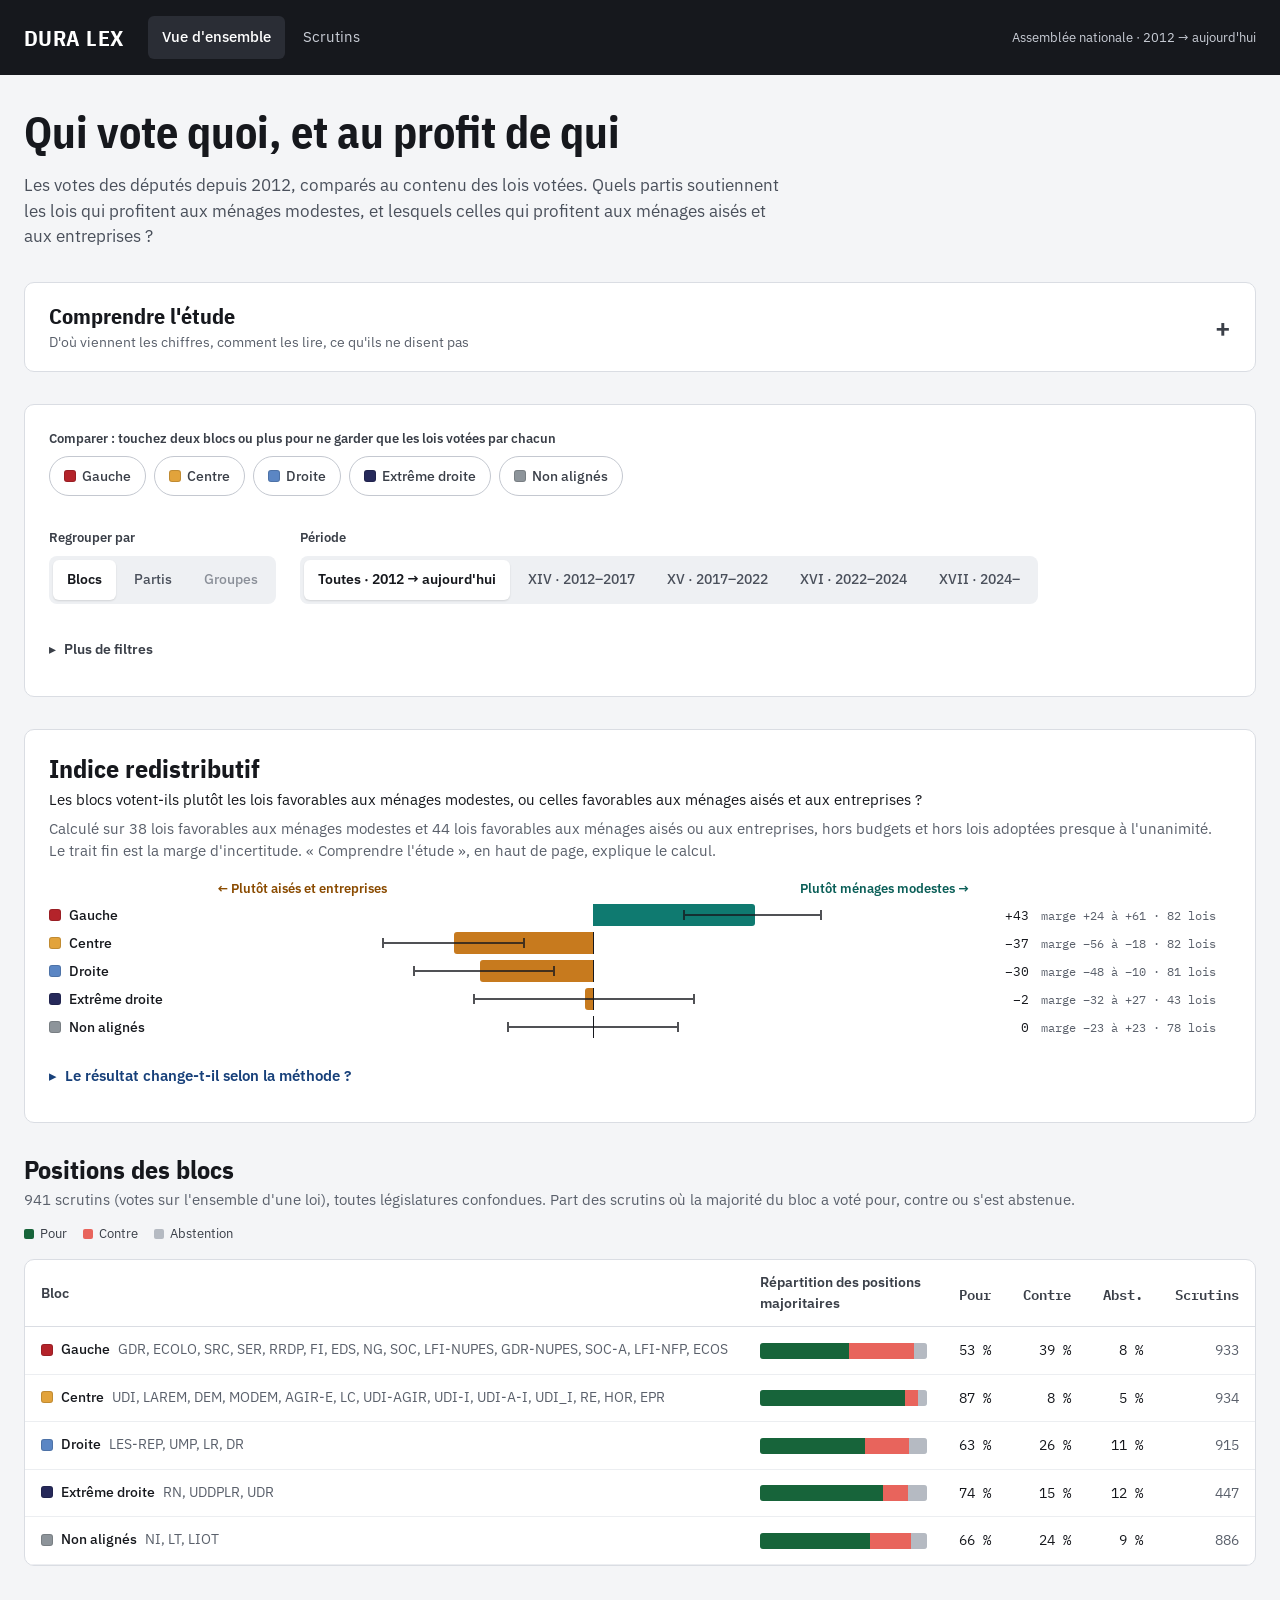
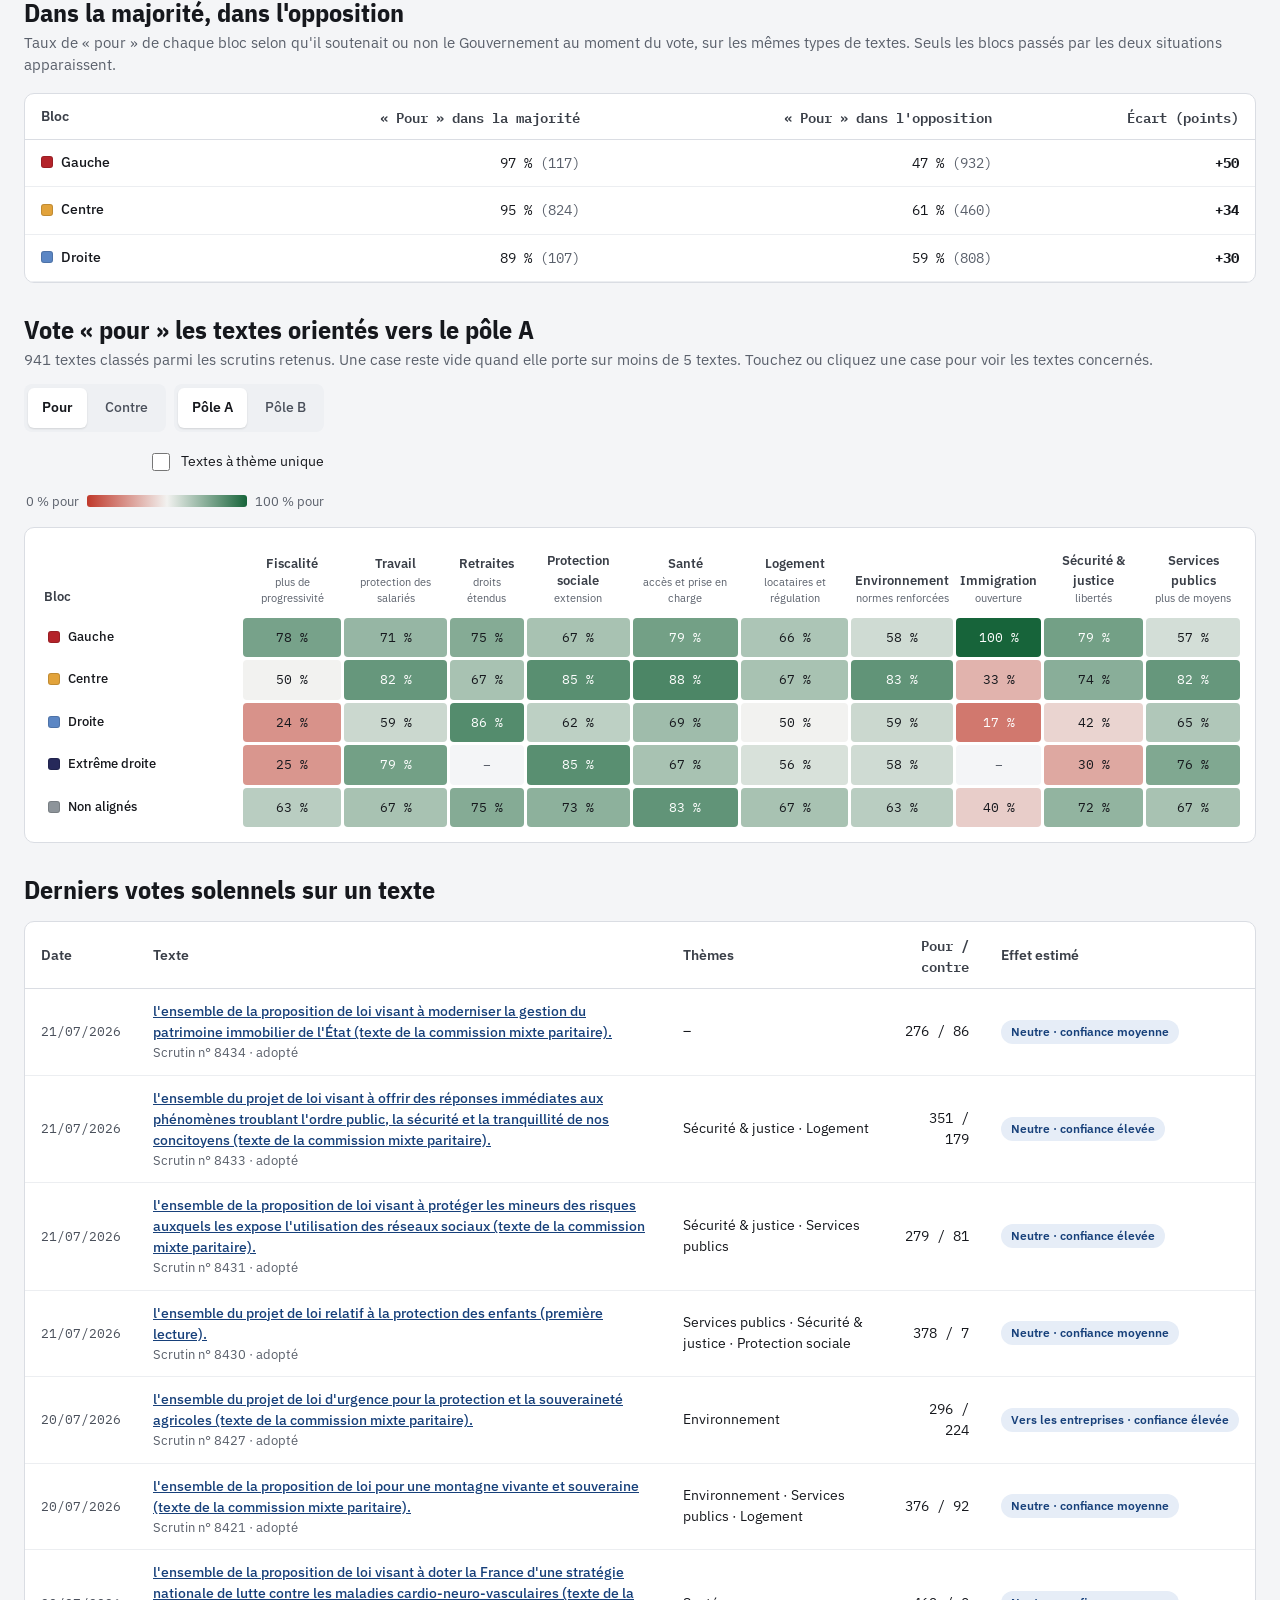
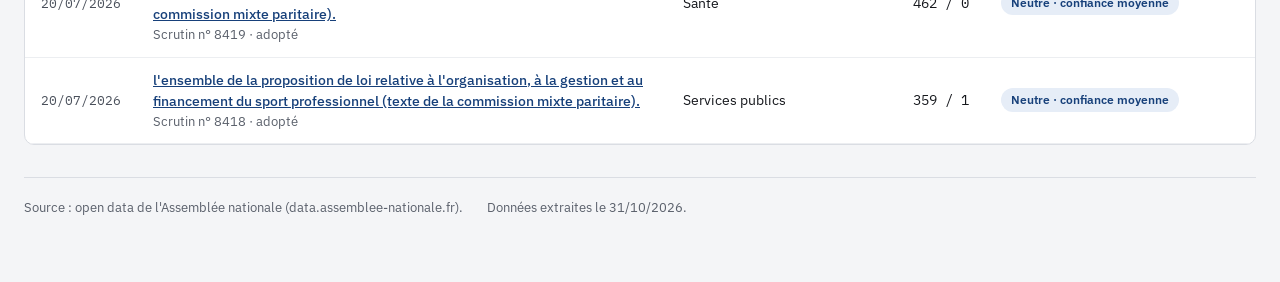
==== web/index.html @ 53c8bf1b "Dura Lex : votes de l'Assemblée nationale et effet redistributif des lois Tableau de bord statique (" ====
<!doctype html>
<html lang="fr">
<head>
<meta charset="utf-8">
<meta name="viewport" content="width=device-width, initial-scale=1">
<title>Dura Lex · Vue d'ensemble</title>
<link rel="stylesheet" href="assets/style.css">
<script type="module" src="assets/overview.js"></script>
</head>
<body>
<header class="site-header" data-active="index.html"></header>

<main>
  <section class="stack">
    <h1>Qui vote quoi, et au profit de qui</h1>
    <p class="lede">Les votes des députés depuis 2012, comparés au contenu des lois votées. Quels partis soutiennent les lois qui profitent aux ménages modestes, et lesquels celles qui profitent aux ménages aisés et aux entreprises ?</p>
  </section>

  <details class="card explainer" id="comprendre">
    <summary><span class="explainer-title">Comprendre l'étude</span><span class="muted explainer-hint">D'où viennent les chiffres, comment les lire, ce qu'ils ne disent pas</span></summary>
    <div class="explainer-body">
      <section>
        <h3>La question</h3>
        <p>Quand un parti vote une loi, à qui profite-t-elle ? Les programmes et les discours ne suffisent pas pour répondre. Les votes, eux, sont publics et restent. Cette page rassemble tous les votes de l'Assemblée nationale depuis juin 2012 et les met en face du contenu de chaque loi.</p>
      </section>

      <section>
        <h3>Les données</h3>
        <p>Tout vient du site de données publiques de l'Assemblée nationale, data.assemblee-nationale.fr. On y trouve chaque scrutin public, avec le choix de chaque groupe de députés.</p>
        <div class="tiles" id="tiles" aria-label="Chiffres clés"></div>
        <p>Par défaut, seuls comptent les votes sur l'ensemble d'une loi. Voter un amendement ou un article ne dit pas si le parti soutient la loi entière. Pour chaque loi, on a aussi récupéré ses articles, l'exposé des motifs écrit par ses auteurs et, pour les projets du Gouvernement, l'étude d'impact.</p>
        <p>Les votes à main levée ne laissent aucune trace nominative. Ils n'apparaissent donc nulle part, et pas ici non plus.</p>
      </section>

      <section>
        <h3>Comment chaque loi est classée</h3>
        <p>Lire près de mille lois à la main prendrait des mois. Le classement est confié à trois intelligences artificielles de trois entreprises différentes : DeepSeek en Chine, Mistral en France et Google aux États-Unis. Chacune lit la loi et dit de quoi elle parle, dans quel sens elle va, et qui y gagne de l'argent.</p>
        <p>On compare ensuite les trois réponses. Si au moins deux sont d'accord, on retient leur avis. Sinon, la loi est classée « incertaine » et ne compte pas. Les trois sont d'accord sur <b id="c-unanimes">la moitié</b> des lois.</p>
        <p>Les intelligences artificielles ne voient jamais les votes. On efface aussi les noms des députés et des partis, la date, et la mention qui dirait si la loi vient du Gouvernement ou des députés. Elles jugent donc le contenu, pas le camp qui le porte. Elles peuvent quand même reconnaître une loi très connue, comme la réforme des retraites de 2023.</p>
        <p>Personne ne relit les classements un par un. En revanche, la fiche de chaque scrutin affiche l'avis de chaque intelligence artificielle et ses raisons. Chacun peut vérifier.</p>
      </section>

      <section>
        <h3>L'indice redistributif</h3>
        <p>Parmi les lois qui déplacent de l'argent, on distingue deux camps.</p>
        <ul>
          <li>Celles qui profitent directement aux ménages modestes. Par exemple, une aide sociale augmentée, un impôt plus lourd sur les hauts revenus, des loyers encadrés.</li>
          <li>Celles qui profitent directement aux ménages aisés ou aux entreprises. Par exemple, un impôt sur le patrimoine réduit, des cotisations patronales baissées, une aide aux entreprises.</li>
        </ul>
        <p>Pour chaque parti, on regarde combien de fois il a voté pour dans chaque camp. L'indice est l'écart entre les deux. Un parti qui vote 80 % des lois du premier camp et 30 % des lois du second obtient +50. À +100, il vote toutes les lois favorables aux modestes et aucune des autres. À −100, c'est l'inverse. Près de zéro, il ne fait pas de différence nette entre les deux.</p>
        <p>Seul compte l'effet direct, c'est-à-dire qui reçoit ou paie de l'argent du fait même de la loi. Une baisse de cotisations patronales compte comme favorable aux entreprises, même si son but affiché est de créer des emplois. Les effets sur l'emploi ou sur les prix existent, mais les économistes en débattent et chaque camp cite les études qui l'arrangent.</p>
        <p>Deux sortes de lois sont mises de côté. Les budgets annuels, d'abord, parce que les partis les votent surtout selon qu'ils soutiennent le Gouvernement ou non. Ensuite, les lois adoptées presque à l'unanimité, qui ne départagent personne.</p>
      </section>

      <section>
        <h3>Savoir si un chiffre est solide</h3>
        <p>Un indice calculé sur dix lois est fragile. Une seule loi classée autrement peut le déplacer de dix points. Chaque valeur porte donc une marge, le trait fin sur la barre, avec le nombre de lois sur lequel elle repose. La valeur réelle a toutes les chances de se trouver dans cette marge. Quand la marge passe des deux côtés de zéro, on ne peut pas dire de quel côté penche le parti.</p>
        <p>Un résultat peut aussi dépendre des règles choisies. Le tableau « Le résultat change-t-il selon la méthode ? » refait le calcul avec d'autres règles, par exemple en gardant les budgets. Un parti marqué « Solide » penche du même côté quelle que soit la règle.</p>
        <p>Les règles de calcul ont été fixées avant le dernier classement. Elles ne changent pas quand un résultat surprend.</p>
      </section>

      <section>
        <h3>Ce que l'étude ne dit pas</h3>
        <ul>
          <li>Un parti qui soutient le Gouvernement vote presque toutes ses lois, quel que soit leur contenu. Renaissance, le MoDem et Horizons ont toujours soutenu le Gouvernement depuis 2017. Pour eux, on ne peut pas séparer leurs idées de ce soutien.</li>
          <li>Un vote ne dit pas pourquoi. Un parti peut voter contre une loi favorable aux modestes parce qu'il la juge insuffisante.</li>
          <li>Les amendements ne sont pas comptés, alors qu'une bonne partie des batailles sur les impôts et les aides s'y joue.</li>
          <li>Chaque loi pèse autant, qu'elle soit mineure ou qu'il s'agisse d'une réforme des retraites.</li>
          <li>Les partis n'ont pas siégé aux mêmes périodes. Le RN n'a un groupe que depuis 2022. Pour comparer des partis sur les mêmes lois, choisissez-les dans le sélecteur.</li>
          <li>Les intelligences artificielles ont leurs propres biais. En combiner trois en atténue certains, sans garantie.</li>
          <li>Les blocs (gauche, centre, droite, extrême droite) reprennent le classement du ministère de l'Intérieur. Il est contesté, notamment par les partis concernés. Le mode « Partis » donne le détail.</li>
        </ul>
        <p class="muted">Le détail technique de la méthode et les règles figées sont décrits dans le fichier README du projet et dans <code>config/protocole.json</code>.</p>
      </section>
    </div>
  </details>

  <section class="card filters" aria-label="Filtres">
    <div class="field" style="flex-basis:100%">
      <span class="field-label" id="lbl-compare">Comparer : touchez deux <span id="compare-unit">blocs</span> ou plus pour ne garder que les lois votées par chacun</span>
      <div class="toggles" role="group" aria-labelledby="lbl-compare" id="f-compare"></div>
      <div style="display:flex;flex-wrap:wrap;align-items:center;gap:12px">
        <button type="button" class="btn" id="compare-reset" hidden>Tout afficher</button>
        <span class="muted" id="compare-hint" style="font-size:13px"></span>
      </div>
    </div>
    <div class="field">
      <span class="field-label" id="lbl-mode">Regrouper par</span>
      <div class="segmented" role="group" aria-labelledby="lbl-mode" id="f-mode">
        <button type="button" data-mode="blocs" aria-pressed="true">Blocs</button>
        <button type="button" data-mode="partis" aria-pressed="false">Partis</button>
        <button type="button" data-mode="groupes" aria-pressed="false">Groupes</button>
      </div>
    </div>
    <div class="field">
      <span class="field-label" id="lbl-leg">Période</span>
      <div class="segmented" role="group" aria-labelledby="lbl-leg" id="f-leg"></div>
    </div>
    <details class="more-filters">
      <summary>Plus de filtres</summary>
      <div class="more-filters-body">
        <div class="field">
          <label for="f-kind">Type de vote</label>
          <select id="f-kind">
            <option value="ensemble">Votes sur l'ensemble d'une loi</option>
            <option value="censure">Motions de censure</option>
            <option value="procedure">Motions de procédure</option>
            <option value="article">Articles</option>
            <option value="amendement">Amendements</option>
            <option value="">Tous les scrutins</option>
          </select>
        </div>
        <div class="field">
          <label for="f-origin">Origine de la loi</label>
          <select id="f-origin">
            <option value="">Toutes</option>
            <option value="gouvernement">Projets du Gouvernement</option>
            <option value="parlementaire">Propositions de députés</option>
          </select>
        </div>
        <div class="field">
          <label for="f-statut">Le parti soutenait-il le Gouvernement ?</label>
          <select id="f-statut">
            <option value="">Peu importe</option>
            <option value="majorite">Oui, il était dans la majorité</option>
            <option value="opposition">Non, il était dans l'opposition</option>
          </select>
        </div>
        <div class="field">
          <label for="f-clivant">Lois</label>
          <select id="f-clivant">
            <option value="0">Toutes</option>
            <option value="1">Seulement les lois disputées</option>
          </select>
        </div>
        <div class="field">
          <label for="f-conf">Classements retenus</label>
          <select id="f-conf">
            <option value="faible">Tous</option>
            <option value="moyenne">Assez sûrs ou très sûrs</option>
            <option value="élevée">Très sûrs seulement</option>
          </select>
        </div>
      </div>
    </details>
  </section>

  <section class="card stack" id="indice">
    <div class="stack" style="gap:6px">
      <h2>Indice redistributif</h2>
      <p>Les <span class="ix-unit">blocs</span> votent-ils plutôt les lois favorables aux ménages modestes, ou celles favorables aux ménages aisés et aux entreprises ?</p>
      <p class="muted" id="index-caption"></p>
    </div>
    <div>
      <div class="ix-head" aria-hidden="true">
        <span style="color:var(--aises-ink)">← Plutôt aisés et entreprises</span>
        <span style="color:var(--modestes-ink)">Plutôt ménages modestes →</span>
      </div>
      <div id="index"></div>
    </div>
    <details class="sens-details">
      <summary>Le résultat change-t-il selon la méthode ?</summary>
      <div class="stack" style="gap:12px;margin-top:12px">
        <p class="muted">Le même indice, recalculé avec d'autres règles. Sous chaque valeur, sa marge. « Solide » : le <span class="ix-unit-sg">bloc</span> penche du même côté quelle que soit la règle. « Pas de tendance nette » : la marge passe des deux côtés de zéro. « Dépend de la méthode » : le résultat change selon la règle choisie.</p>
        <div class="scroll-x">
          <table class="data stack-mobile sens-table">
            <thead id="sens-head"></thead>
            <tbody id="sens-body"></tbody>
          </table>
        </div>
      </div>
    </details>
  </section>

  <section class="stack">
    <div class="head-row">
      <div class="stack" style="gap:4px">
        <h2>Positions des <span id="unit-plural">partis</span></h2>
        <p class="muted" id="pos-caption"></p>
      </div>
      <div class="key" aria-hidden="true">
        <span><i style="background:var(--vote-pour)"></i>Pour</span>
        <span><i style="background:var(--vote-contre)"></i>Contre</span>
        <span><i style="background:var(--abst)"></i>Abstention</span>
      </div>
    </div>
    <div class="card flush scroll-x">
      <table class="data stack-mobile">
        <thead><tr>
          <th scope="col" id="pos-unit">Groupe</th>
          <th scope="col" style="width:45%">Répartition des positions majoritaires</th>
          <th scope="col" class="num">Pour</th>
          <th scope="col" class="num">Contre</th>
          <th scope="col" class="num">Abst.</th>
          <th scope="col" class="num">Scrutins</th>
        </tr></thead>
        <tbody id="positions"></tbody>
      </table>
    </div>
  </section>

  <section class="stack">
    <div class="stack" style="gap:4px">
      <h2>Dans la majorité, dans l'opposition</h2>
      <p class="muted" id="discipline-caption"></p>
    </div>
    <div class="card flush scroll-x">
      <table class="data stack-mobile">
        <thead><tr>
          <th scope="col" id="discipline-unit">Parti</th>
          <th scope="col" class="num">« Pour » dans la majorité</th>
          <th scope="col" class="num">« Pour » dans l'opposition</th>
          <th scope="col" class="num">Écart (points)</th>
        </tr></thead>
        <tbody id="discipline"></tbody>
      </table>
    </div>
  </section>

  <section class="stack">
    <div class="head-row">
      <div class="stack" style="gap:4px">
        <h2>Vote « <span id="heat-metric">pour</span> » les textes orientés vers le pôle <span id="heat-pole">A</span></h2>
        <p class="muted" id="heat-caption"></p>
      </div>
      <div class="stack" style="gap:10px;align-items:flex-end">
        <div style="display:flex;flex-wrap:wrap;gap:8px;justify-content:flex-end">
          <div class="segmented" role="group" aria-label="Vote mesuré" id="f-metric">
            <button type="button" data-metric="p" aria-pressed="true">Pour</button>
            <button type="button" data-metric="c" aria-pressed="false">Contre</button>
          </div>
          <div class="segmented" role="group" aria-label="Orientation des textes" id="f-pole">
            <button type="button" data-pole="0" aria-pressed="true">Pôle A</button>
            <button type="button" data-pole="1" aria-pressed="false">Pôle B</button>
          </div>
        </div>
        <label class="check"><input type="checkbox" id="f-unique"> Textes à thème unique</label>
        <div class="legend-ramp" aria-hidden="true"><span id="ramp-min">0 % pour</span><span class="ramp" id="ramp"></span><span id="ramp-max">100 % pour</span></div>
      </div>
    </div>
    <p class="scroll-hint">Faites défiler le tableau horizontalement pour voir tous les thèmes.</p>
    <div class="card flush scroll-x"><table class="heat" id="heat"></table></div>
    <div class="card stack" id="heat-detail" hidden aria-live="polite" style="gap:14px"></div>
  </section>

  <section class="stack">
    <h2>Derniers votes solennels sur un texte</h2>
    <div class="card flush scroll-x">
      <table class="data stack-mobile">
        <thead><tr><th scope="col">Date</th><th scope="col">Texte</th><th scope="col">Thèmes</th><th scope="col" class="num">Pour / contre</th><th scope="col">Effet estimé</th></tr></thead>
        <tbody id="recent"></tbody>
      </table>
    </div>
  </section>

  <footer class="site-footer" id="footer"></footer>
</main>
</body>
</html>
---- web/assets/style.css ----
@import url("https://fonts.googleapis.com/css2?family=IBM+Plex+Mono:wght@400;500&family=IBM+Plex+Sans:wght@400;500;600;700&family=IBM+Plex+Sans+Condensed:wght@600;700&display=swap");

:root {
  --bg: #F4F5F7;
  --surface: #FFFFFF;
  --ink: #16181D;
  --ink-2: #3A3F48;
  --muted: #5A606B;
  --line: #DADDE3;
  --line-soft: #ECEEF1;
  --field: #C4C8D0;
  --chip: #EEF0F3;
  --pour: #17407A;
  --pour-soft: #E6EDF7;
  --contre: #C2571A;
  --contre-ink: #A8460F;
  --abst: #B5BAC2;
  /* Votes : vert foncé et rouge clair, très différents en luminosité pour rester
     distinguables par les personnes qui confondent le rouge et le vert. */
  --vote-pour: #17643A;
  --vote-contre: #E8645C;
  --vote-contre-ink: #B3261E;
  --absent: #E4E6EA;
  --modestes: #0F7A70;
  --modestes-ink: #0B5F58;
  --modestes-soft: #E2F3F1;
  --aises: #C77A1E;
  --aises-ink: #8A4B00;
  --warn-ink: #7A3E00;
  --warn-bg: #FFF1DC;
  --warn-line: #F0C88A;
  --sans: "IBM Plex Sans", system-ui, sans-serif;
  --cond: "IBM Plex Sans Condensed", "IBM Plex Sans", sans-serif;
  --mono: "IBM Plex Mono", ui-monospace, monospace;
}

* { box-sizing: border-box; }
/* L'attribut hidden doit masquer même les éléments qui ont leur propre display (.stack, .card…). */
[hidden] { display: none !important; }
body { margin: 0; background: var(--bg); color: var(--ink); font: 15px/1.5 var(--sans); }
a { color: var(--pour); }
a:hover { color: #0E2A52; }
button, input, select, textarea { font: inherit; color: inherit; }
h1, h2 { font-family: var(--cond); font-weight: 700; margin: 0; line-height: 1.15; }
h1 { font-size: clamp(30px, 4vw, 44px); }
h2 { font-size: 26px; }
p { margin: 0; }
.mono { font-family: var(--mono); }
.muted { color: var(--muted); }
.num { text-align: right; font-family: var(--mono); }

/* En-tête */
.site-header { background: var(--ink); color: #fff; }
.site-header .inner { max-width: 1280px; margin: 0 auto; padding: 16px 24px; display: flex; flex-wrap: wrap; align-items: center; gap: 16px 24px; }
.brand { color: #fff; text-decoration: none; font: 700 22px var(--cond); letter-spacing: .02em; }
.site-header nav { display: flex; flex-wrap: wrap; gap: 4px; flex-grow: 1; }
.site-header nav a { color: #C9CDD6; text-decoration: none; padding: 10px 14px; border-radius: 6px; }
.site-header nav a[aria-current="page"] { color: #fff; background: #2A2D35; font-weight: 500; }
.site-header .scope { font-size: 13px; color: #C9CDD6; }

main { max-width: 1280px; margin: 0 auto; padding: 32px 24px 64px; display: flex; flex-direction: column; gap: 32px; }
.stack { display: flex; flex-direction: column; gap: 16px; }
.row { display: flex; flex-wrap: wrap; gap: 24px; align-items: flex-start; }
.row > .main-col { flex: 999 1 560px; min-width: 0; }
.row > .side-col { flex: 1 1 320px; min-width: 0; }
.head-row { display: flex; flex-wrap: wrap; justify-content: space-between; align-items: flex-end; gap: 12px; }
.card { background: var(--surface); border: 1px solid var(--line); border-radius: 10px; padding: 24px; }
.card.flush { padding: 0; overflow: hidden; }
/* Doit l'emporter sur .card.flush (overflow: hidden), d'où la double sélection. */
.scroll-x, .card.flush.scroll-x { overflow-x: auto; overflow-y: hidden; -webkit-overflow-scrolling: touch; overscroll-behavior-x: contain; }
.lede { max-width: 760px; color: #4A505B; font-size: 17px; }

.notice { align-self: flex-start; font-size: 13px; font-weight: 500; color: var(--warn-ink); background: var(--warn-bg); border: 1px solid var(--warn-line); padding: 4px 10px; border-radius: 999px; }
.note-warn { display: block; font-size: 12px; color: var(--warn-ink); margin-top: 2px; }

/* Pastilles */
.pill { display: inline-block; font-size: 12px; font-weight: 600; padding: 3px 10px; border-radius: 999px; white-space: nowrap; }
.pill.dark { background: var(--ink); color: #fff; }
.pill.blue { background: var(--pour-soft); color: var(--pour); }
.pill.grey { background: var(--chip); color: var(--ink-2); }
.pill.green { background: var(--modestes-soft); color: var(--modestes-ink); }
.pill.pour { background: var(--vote-pour); color: #fff; }
.pill.contre { background: var(--vote-contre-ink); color: #fff; }
.pill.abstention { background: #D5D8DE; color: var(--ink); }
.pill.divise { background: #fff; color: var(--ink); box-shadow: inset 0 0 0 1px var(--abst); }
.tag { font-size: 13px; padding: 4px 10px; border-radius: 6px; background: var(--chip); }
.swatch { display: inline-block; width: 12px; height: 12px; border-radius: 3px; flex-shrink: 0; box-shadow: inset 0 0 0 1px rgba(0,0,0,.15); }
.label-with-swatch { display: inline-flex; align-items: center; gap: 8px; }

/* Chiffres clés */
.tiles { display: grid; grid-template-columns: repeat(auto-fit, minmax(220px, 1fr)); gap: 16px; }
.tile { background: var(--surface); border: 1px solid var(--line); border-radius: 10px; padding: 20px; display: flex; flex-direction: column; gap: 4px; }
.tile .k { font-size: 13px; color: var(--muted); font-weight: 500; }
.tile .v { font: 500 32px/1.2 var(--mono); }
.tile .s { font-size: 13px; color: var(--muted); }

/* Filtres */
.filters { display: flex; flex-wrap: wrap; gap: 24px; align-items: flex-end; }
.field { display: flex; flex-direction: column; gap: 8px; }
.field > label, .field > .field-label { font-size: 13px; font-weight: 600; color: var(--ink-2); }
.segmented { display: flex; flex-wrap: wrap; gap: 4px; background: var(--chip); padding: 4px; border-radius: 8px; }
.segmented button { min-height: 40px; padding: 0 14px; border: 0; border-radius: 6px; background: transparent; color: #4A505B; font-weight: 500; font-size: 14px; cursor: pointer; }
.segmented button[aria-pressed="true"] { background: #fff; color: var(--ink); font-weight: 600; box-shadow: 0 1px 2px rgba(0,0,0,.12); }
.segmented button:disabled { color: #8A8F98; cursor: not-allowed; }
select, input[type="text"] { min-height: 44px; padding: 0 12px; border: 1px solid var(--field); border-radius: 8px; background: #fff; }
textarea { padding: 12px; border: 1px solid var(--field); border-radius: 8px; resize: vertical; line-height: 1.5; }

/* Tableau croisé */
.legend-ramp { display: flex; align-items: center; gap: 8px; font-size: 13px; color: var(--muted); }
.legend-ramp .ramp { width: 160px; height: 12px; border-radius: 3px; background: linear-gradient(90deg, rgb(192, 57, 43), rgb(242, 242, 240), rgb(23, 100, 58)); }
.legend-ramp .ramp.reverse { background: linear-gradient(90deg, rgb(23, 100, 58), rgb(242, 242, 240), rgb(192, 57, 43)); }
.toggles { display: flex; flex-wrap: wrap; gap: 8px; }
.toggles button { display: inline-flex; align-items: center; gap: 6px; min-height: 40px; padding: 0 14px; border-radius: 999px; font-size: 14px; cursor: pointer; background: #fff; color: var(--ink-2); border: 1px solid var(--field); font-weight: 500; }
.toggles button[aria-pressed="true"] { background: var(--ink); color: #fff; border-color: var(--ink); font-weight: 600; }
.check { display: inline-flex; align-items: center; gap: 8px; font-size: 14px; min-height: 40px; cursor: pointer; }
.check input { width: 18px; height: 18px; }
table.heat { border-collapse: separate; border-spacing: 3px; width: 100%; min-width: 980px; font-size: 13px; padding: 12px; }
table.heat th { font-weight: 600; color: var(--ink-2); padding: 8px 4px; }
table.heat thead th { vertical-align: bottom; }
table.heat th[scope="row"] { text-align: left; font-weight: 500; padding: 6px 8px; white-space: nowrap; color: var(--ink); }
table.heat td { text-align: center; padding: 0; }
.heat-cell { display: block; width: 100%; min-height: 38px; padding: 10px 4px; border: 0; border-radius: 4px; font: inherit; font-family: var(--mono); cursor: pointer; }
.heat-cell:hover, .heat-cell:focus-visible { outline: 2px solid var(--ink); outline-offset: -2px; }
.heat-cell[aria-pressed="true"] { outline: 3px solid var(--ink); outline-offset: -3px; }
.detail-list { list-style: none; margin: 0; padding: 0; max-height: 420px; overflow-y: auto; }
.detail-list li { display: flex; gap: 12px; align-items: baseline; padding: 10px 0; border-top: 1px solid var(--line-soft); }
.detail-list .pill { flex-shrink: 0; min-width: 84px; text-align: center; }

/* Section repliable « Comprendre l'étude » */
.explainer { padding: 0; }
.explainer > summary { list-style: none; cursor: pointer; display: flex; flex-direction: column; gap: 2px; padding: 18px 56px 18px 24px; position: relative; }
.explainer > summary::-webkit-details-marker { display: none; }
.explainer > summary::after { content: "+"; position: absolute; right: 24px; top: 50%; transform: translateY(-50%); font: 600 26px var(--sans); color: var(--ink-2); }
.explainer[open] > summary::after { content: "−"; }
.explainer-title { font: 700 22px var(--cond); }
.explainer-hint { font-size: 14px; }
.explainer-body { padding: 0 24px 24px; display: flex; flex-direction: column; gap: 24px; max-width: 820px; }
.explainer-body section { display: flex; flex-direction: column; gap: 10px; }
.explainer-body h3 { margin: 0; font: 700 18px var(--cond); }
.explainer-body ul { margin: 0; padding-left: 20px; display: flex; flex-direction: column; gap: 8px; }
.explainer-body p, .explainer-body li { color: var(--ink-2); font-size: 16px; line-height: 1.6; }
.explainer .tiles { margin: 4px 0; grid-template-columns: repeat(auto-fit, minmax(170px, 1fr)); }
.explainer .tile { background: var(--bg); border-color: var(--line-soft); }

/* Filtres secondaires repliés */
.more-filters { flex-basis: 100%; }
.more-filters > summary, .sens-details > summary { list-style: none; cursor: pointer; font-weight: 600; min-height: 44px; display: flex; align-items: center; gap: 8px; }
.more-filters > summary { font-size: 14px; color: var(--ink-2); }
.more-filters > summary::-webkit-details-marker, .sens-details > summary::-webkit-details-marker { display: none; }
.more-filters > summary::before, .sens-details > summary::before { content: "▸"; display: inline-block; transition: transform .15s; }
.more-filters[open] > summary::before, .sens-details[open] > summary::before { transform: rotate(90deg); }
.more-filters-body { display: flex; flex-wrap: wrap; gap: 16px 24px; margin-top: 8px; }
.sens-details > summary { color: var(--pour); }

/* Indice redistributif */
.ix-head { display: flex; justify-content: space-between; font-size: 13px; font-weight: 600; padding-left: 168px; padding-right: 262px; }
.ix-row { display: flex; align-items: center; gap: 12px; margin-top: 6px; }
.ix-row .name { width: 156px; flex-shrink: 0; font-size: 14px; font-weight: 500; }
.ix-row .track { flex-grow: 1; position: relative; height: 22px; background: linear-gradient(var(--ink), var(--ink)) 50% 0 / 1px 100% no-repeat; }
.ix-row .bar { position: absolute; top: 0; bottom: 0; }
.ix-row .bar.neg { background: var(--aises); border-radius: 3px 0 0 3px; }
.ix-row .bar.pos { background: var(--modestes); border-radius: 0 3px 3px 0; }
.ix-row .ci { position: absolute; top: 50%; height: 2px; margin-top: -1px; background: var(--ink); opacity: .75; }
.ix-row .ci::before, .ix-row .ci::after { content: ""; position: absolute; top: -4px; width: 2px; height: 10px; background: var(--ink); }
.ix-row .ci::before { left: 0; } .ix-row .ci::after { right: 0; }
.ix-ci { display: block; font: 11px var(--mono); color: var(--muted); white-space: nowrap; }
.pole-head { display: block; font-weight: 400; font-size: 11px; color: var(--muted); text-transform: none; letter-spacing: 0; white-space: normal; }
.ix-row .val { width: 48px; text-align: right; font: 13px var(--mono); }
.ix-row .ix-n { width: 190px; font: 12px var(--mono); }

/* Tableaux de données */
table.data { border-collapse: collapse; width: 100%; min-width: 860px; font-size: 14px; }
table.data thead tr { text-align: left; color: var(--ink-2); border-bottom: 1px solid var(--line); }
table.data th, table.data td { padding: 12px 16px; }
table.data thead th { font-weight: 600; }
table.data tbody tr { border-bottom: 1px solid var(--line-soft); }
table.data th[scope="row"] { text-align: left; font-weight: 500; white-space: nowrap; }
table.data .date { font: 13px var(--mono); white-space: nowrap; color: #4A505B; }
table.data .sub { font-size: 13px; color: var(--muted); }

/* Barres de vote */
.vote-bar { display: flex; height: 28px; border-radius: 4px; overflow: hidden; background: var(--absent); }
.vote-bar.small { height: 16px; border-radius: 3px; }
.seg-pour { background: var(--vote-pour); }
.seg-contre { background: var(--vote-contre); }
.seg-abst { background: var(--abst); }
.key { display: flex; flex-wrap: wrap; gap: 16px; font-size: 13px; color: var(--ink-2); }
.key span { display: inline-flex; align-items: center; gap: 6px; }
.key i { width: 10px; height: 10px; border-radius: 2px; display: inline-block; }
.counts { display: grid; grid-template-columns: repeat(auto-fit, minmax(140px, 1fr)); gap: 16px; }
.counts .k { font-size: 13px; color: var(--muted); }
.counts .v { display: block; font: 500 28px var(--mono); }
.bloc-line { display: flex; justify-content: space-between; align-items: center; gap: 12px; border-bottom: 1px solid var(--line-soft); padding-bottom: 10px; }

/* Boutons */
.btn { display: inline-flex; align-items: center; min-height: 44px; padding: 0 18px; border-radius: 8px; text-decoration: none; font-weight: 500; cursor: pointer; border: 1px solid var(--field); background: #fff; color: var(--ink); }
.btn.primary { background: var(--ink); color: #fff; border-color: var(--ink); }
.actions { display: flex; flex-wrap: wrap; gap: 12px; }

.site-footer { border-top: 1px solid var(--line); padding-top: 20px; font-size: 13px; color: var(--muted); display: flex; flex-wrap: wrap; gap: 8px 24px; }
.error { padding: 16px; border-radius: 8px; background: var(--warn-bg); color: var(--warn-ink); border: 1px solid var(--warn-line); }

/* Colonne des noms fixe pendant le défilement horizontal du tableau croisé */
table.heat th[scope="row"], table.heat thead th:first-child { position: sticky; left: 0; z-index: 1; background: var(--surface); }
.scroll-hint { display: none; font-size: 13px; color: var(--muted); }

@media (max-width: 640px) {
  main { padding: 24px 16px 48px; gap: 28px; }
  .site-header .inner { padding: 12px 16px; gap: 8px 16px; }
  .site-header .scope { width: 100%; }
  h2 { font-size: 22px; }
  .card { padding: 16px; }
  .lede { font-size: 15px; }

  .tiles { grid-template-columns: repeat(2, minmax(0, 1fr)); gap: 10px; }
  .tile { padding: 14px; }
  .tile .v { font-size: 22px; }

  .filters { gap: 16px; }
  .field, .field select { width: 100%; }
  .segmented button { flex: 1 1 auto; }

  .pill { white-space: normal; }
  .ix-head { padding-left: 0; padding-right: 0; font-size: 12px; }
  .ix-row { display: grid; grid-template-columns: 1fr auto; gap: 4px 12px; margin-top: 14px; }
  .ix-row .name { width: auto; grid-area: 1 / 1; }
  .ix-row .val { width: auto; grid-area: 1 / 2; font-size: 16px; font-weight: 600; }
  .ix-row .track { grid-area: 2 / 1 / 3 / 3; }
  .ix-row .ix-n { width: auto; grid-area: 3 / 1 / 4 / 3; font-size: 12px; }
  /* Les listes de groupes d'un bloc sont longues : elles passent à la ligne. */
  table.stack-mobile .label-with-swatch { display: flex; flex-wrap: wrap; min-width: 0; }
  table.stack-mobile .label-with-swatch .muted { flex-basis: 100%; font-size: 13px; overflow-wrap: anywhere; }
  table.stack-mobile tbody tr > * { min-width: 0; max-width: 100%; }
  table.stack-mobile, table.stack-mobile tbody { display: block; width: 100%; }
  table.stack-mobile th[scope="row"] { white-space: normal; }
  .explainer > summary { padding: 16px 48px 16px 16px; }
  .explainer > summary::after { right: 16px; }
  .explainer-body { padding: 0 16px 20px; }
  .explainer .tiles { grid-template-columns: repeat(2, minmax(0, 1fr)); }
  .explainer-body p, .explainer-body li { font-size: 15px; }

  table.heat { min-width: 760px; font-size: 12px; padding: 8px; }
  .heat-cell { padding: 8px 2px; }
  .scroll-hint { display: block; }

  /* Tableaux de données : une ligne devient une fiche, chaque valeur porte son étiquette */
  table.stack-mobile { min-width: 0; }
  table.stack-mobile thead { position: absolute; width: 1px; height: 1px; overflow: hidden; clip: rect(0 0 0 0); }
  table.stack-mobile tbody tr { display: flex; flex-wrap: wrap; align-items: baseline; gap: 6px 16px; padding: 14px 16px; }
  table.stack-mobile tbody th, table.stack-mobile tbody td { display: block; padding: 0; text-align: left; }
  table.stack-mobile .full { flex-basis: 100%; }
  table.stack-mobile td[data-label]::before { content: attr(data-label) " "; font: 12px var(--sans); color: var(--muted); }
}
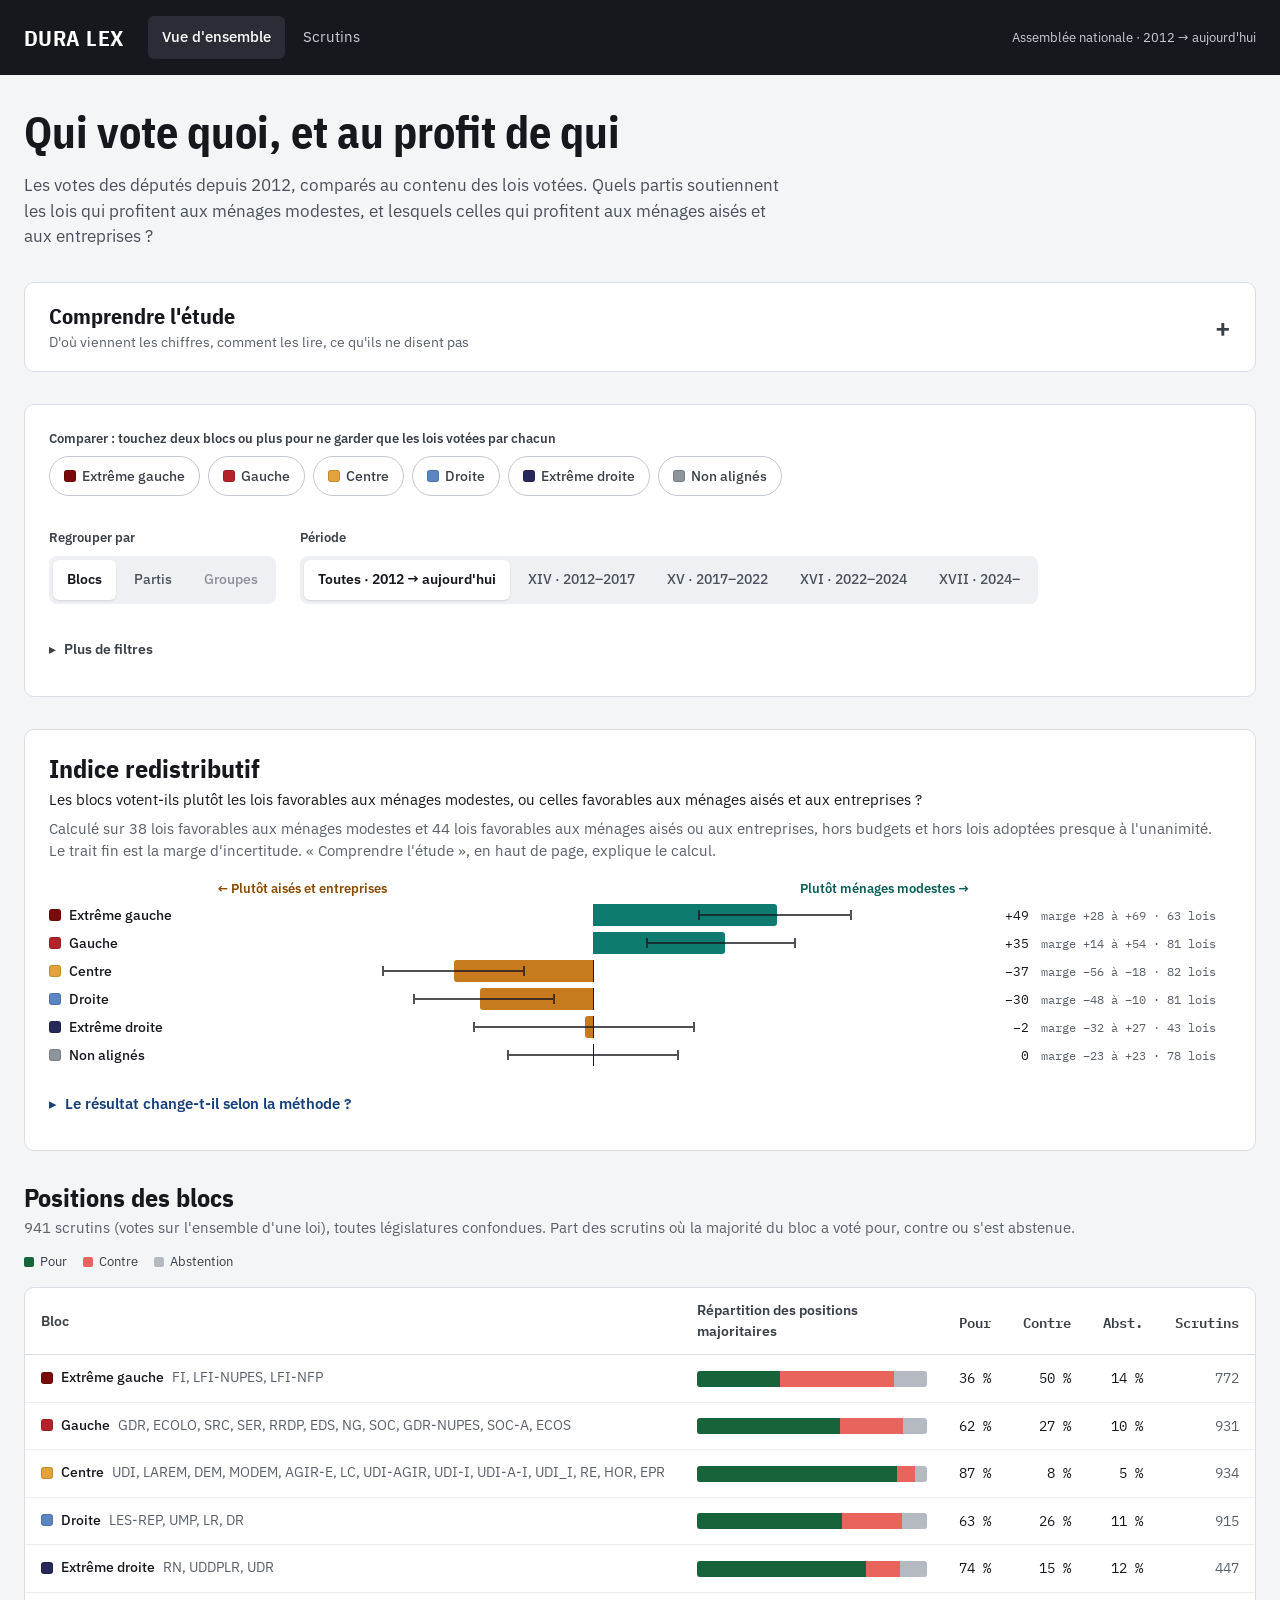
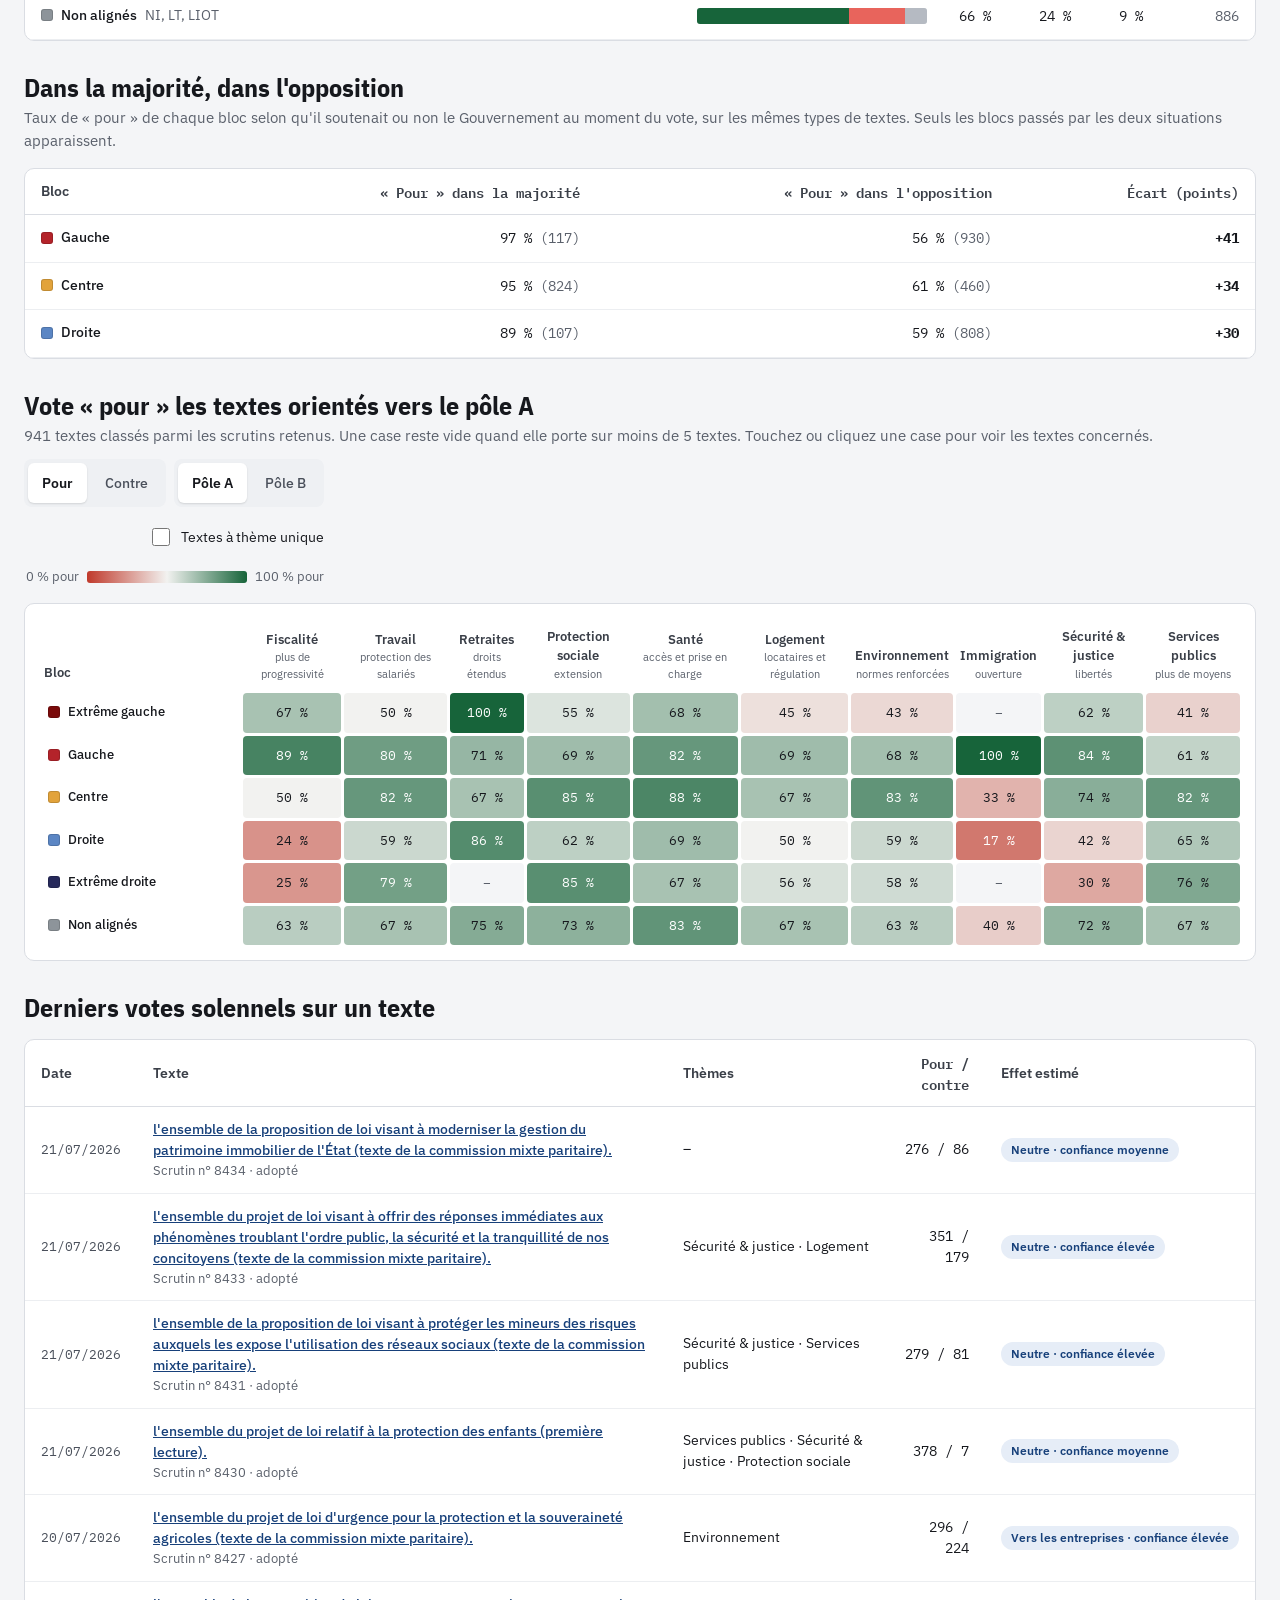
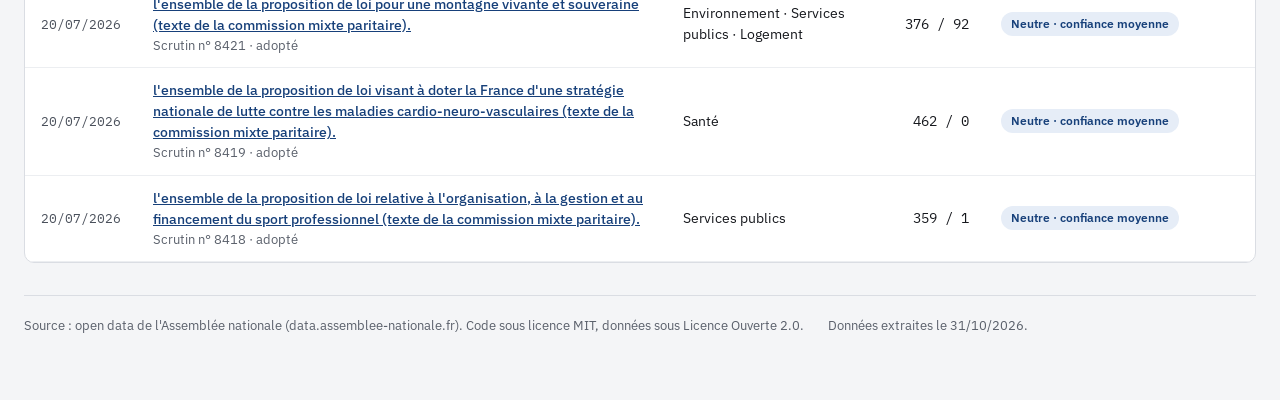
==== commit 6122e1c7: "Classer LFI en extrême gauche (nuancier 2026) et ajouter les licences Le nuancier de l'Intérieur du " ====
--- a/web/index.html
+++ b/web/index.html
@@ -68,7 +68,7 @@
           <li>Chaque loi pèse autant, qu'elle soit mineure ou qu'il s'agisse d'une réforme des retraites.</li>
           <li>Les partis n'ont pas siégé aux mêmes périodes. Le RN n'a un groupe que depuis 2022. Pour comparer des partis sur les mêmes lois, choisissez-les dans le sélecteur.</li>
           <li>Les intelligences artificielles ont leurs propres biais. En combiner trois en atténue certains, sans garantie.</li>
-          <li>Les blocs (gauche, centre, droite, extrême droite) reprennent le classement du ministère de l'Intérieur. Il est contesté, notamment par les partis concernés. Le mode « Partis » donne le détail.</li>
+          <li>Les blocs reprennent le classement le plus récent du ministère de l'Intérieur, celui de février 2026, appliqué à toute la période. Il place La France insoumise à l'extrême gauche, alors qu'elle était classée à gauche jusque-là, et le RN à l'extrême droite. Les partis concernés le contestent. Le mode « Partis » ne dépend pas de ce choix.</li>
         </ul>
         <p class="muted">Le détail technique de la méthode et les règles figées sont décrits dans le fichier README du projet et dans <code>config/protocole.json</code>.</p>
       </section>
